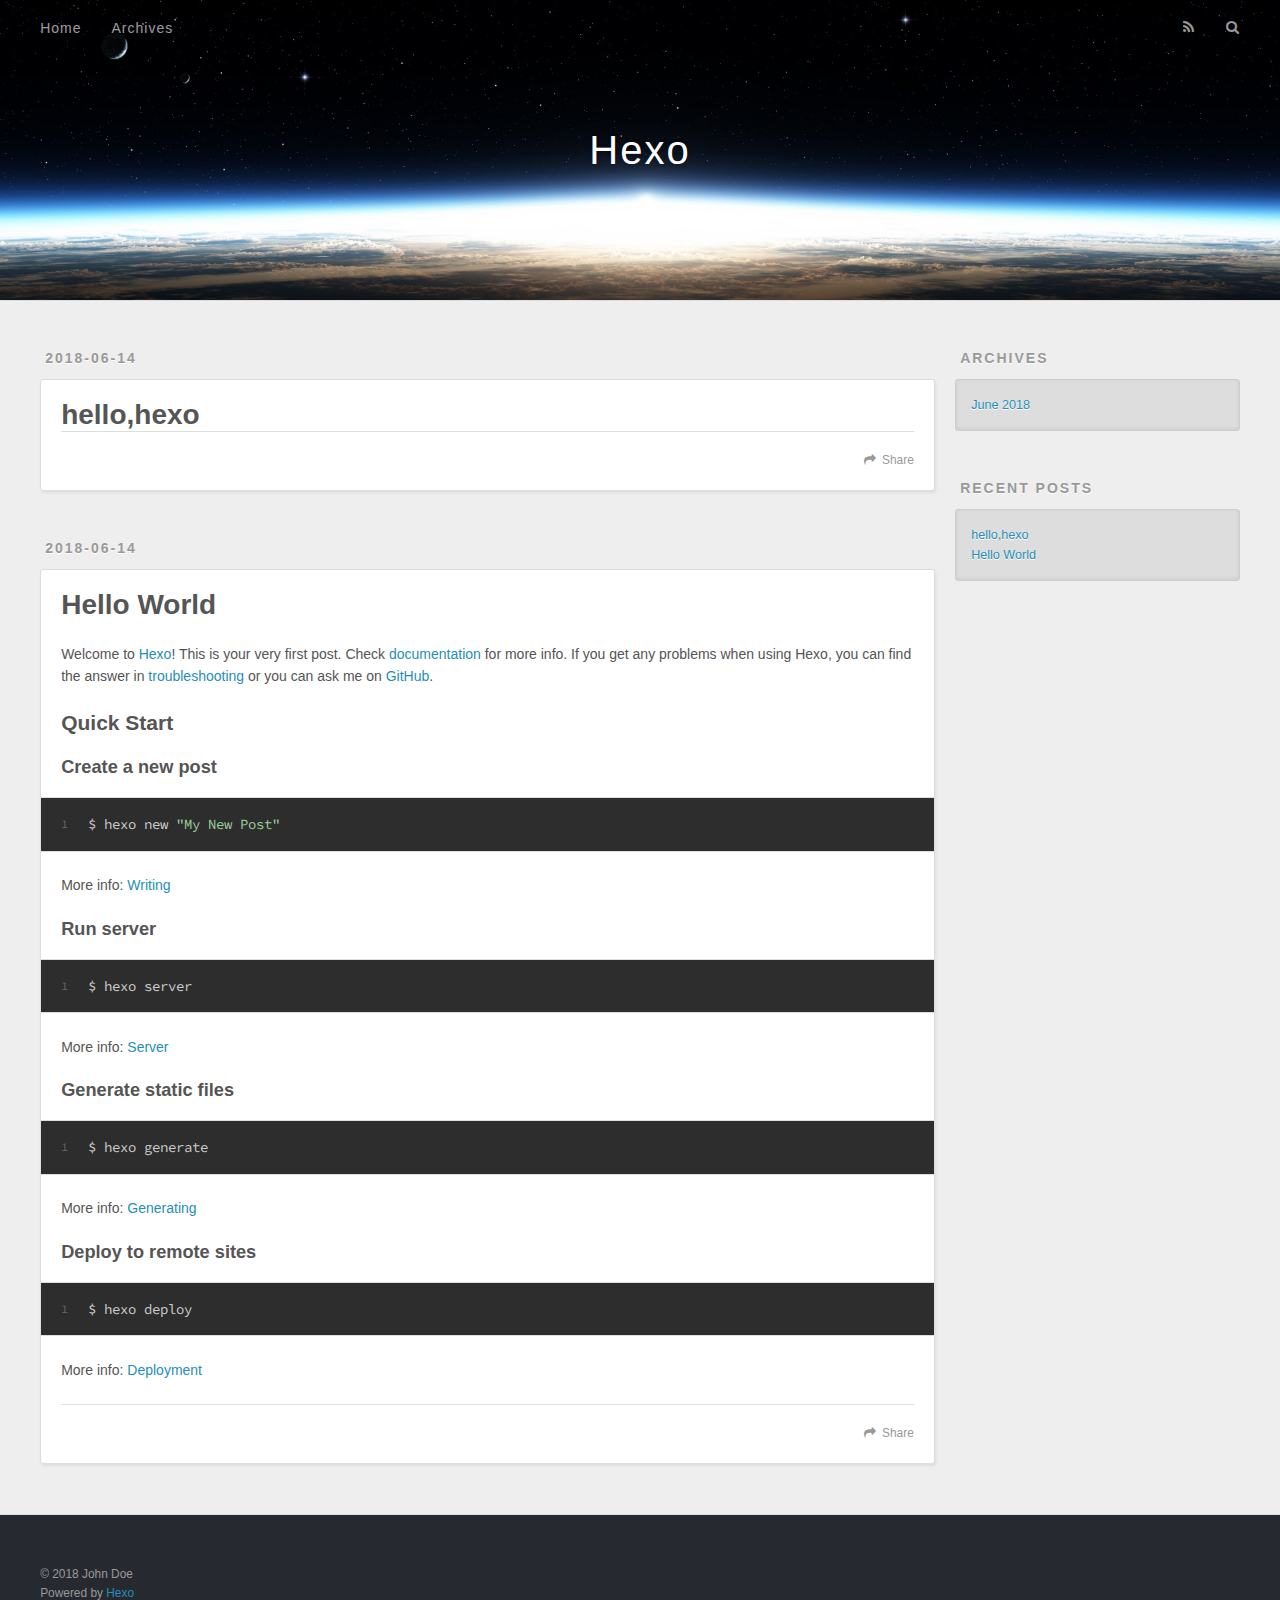
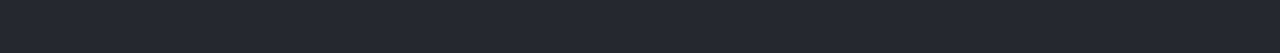
==== index.html @ f81c60d2 "Site updated: 2018-06-14 16:53:23" ====
<!DOCTYPE html>
<html>
<head>
  <meta charset="utf-8">
  

  
  <title>Hexo</title>
  <meta name="viewport" content="width=device-width, initial-scale=1, maximum-scale=1">
  <meta property="og:type" content="website">
<meta property="og:title" content="Hexo">
<meta property="og:url" content="http://yoursite.com/index.html">
<meta property="og:site_name" content="Hexo">
<meta property="og:locale" content="default">
<meta name="twitter:card" content="summary">
<meta name="twitter:title" content="Hexo">
  
    <link rel="alternate" href="/atom.xml" title="Hexo" type="application/atom+xml">
  
  
    <link rel="icon" href="/favicon.png">
  
  
    <link href="//fonts.googleapis.com/css?family=Source+Code+Pro" rel="stylesheet" type="text/css">
  
  <link rel="stylesheet" href="/css/style.css">
</head>

<body>
  <div id="container">
    <div id="wrap">
      <header id="header">
  <div id="banner"></div>
  <div id="header-outer" class="outer">
    <div id="header-title" class="inner">
      <h1 id="logo-wrap">
        <a href="/" id="logo">Hexo</a>
      </h1>
      
    </div>
    <div id="header-inner" class="inner">
      <nav id="main-nav">
        <a id="main-nav-toggle" class="nav-icon"></a>
        
          <a class="main-nav-link" href="/">Home</a>
        
          <a class="main-nav-link" href="/archives">Archives</a>
        
      </nav>
      <nav id="sub-nav">
        
          <a id="nav-rss-link" class="nav-icon" href="/atom.xml" title="RSS Feed"></a>
        
        <a id="nav-search-btn" class="nav-icon" title="Search"></a>
      </nav>
      <div id="search-form-wrap">
        <form action="//google.com/search" method="get" accept-charset="UTF-8" class="search-form"><input type="search" name="q" class="search-form-input" placeholder="Search"><button type="submit" class="search-form-submit">&#xF002;</button><input type="hidden" name="sitesearch" value="http://yoursite.com"></form>
      </div>
    </div>
  </div>
</header>
      <div class="outer">
        <section id="main">
  
    <article id="post-hello-hexo" class="article article-type-post" itemscope itemprop="blogPost">
  <div class="article-meta">
    <a href="/2018/06/14/hello-hexo/" class="article-date">
  <time datetime="2018-06-14T08:49:37.000Z" itemprop="datePublished">2018-06-14</time>
</a>
    
  </div>
  <div class="article-inner">
    
    
      <header class="article-header">
        
  
    <h1 itemprop="name">
      <a class="article-title" href="/2018/06/14/hello-hexo/">hello,hexo</a>
    </h1>
  

      </header>
    
    <div class="article-entry" itemprop="articleBody">
      
        
      
    </div>
    <footer class="article-footer">
      <a data-url="http://yoursite.com/2018/06/14/hello-hexo/" data-id="cjieb4a430000csigzsb6dx04" class="article-share-link">Share</a>
      
      
    </footer>
  </div>
  
</article>


  
    <article id="post-hello-world" class="article article-type-post" itemscope itemprop="blogPost">
  <div class="article-meta">
    <a href="/2018/06/14/hello-world/" class="article-date">
  <time datetime="2018-06-14T08:07:04.316Z" itemprop="datePublished">2018-06-14</time>
</a>
    
  </div>
  <div class="article-inner">
    
    
      <header class="article-header">
        
  
    <h1 itemprop="name">
      <a class="article-title" href="/2018/06/14/hello-world/">Hello World</a>
    </h1>
  

      </header>
    
    <div class="article-entry" itemprop="articleBody">
      
        <p>Welcome to <a href="https://hexo.io/" target="_blank" rel="noopener">Hexo</a>! This is your very first post. Check <a href="https://hexo.io/docs/" target="_blank" rel="noopener">documentation</a> for more info. If you get any problems when using Hexo, you can find the answer in <a href="https://hexo.io/docs/troubleshooting.html" target="_blank" rel="noopener">troubleshooting</a> or you can ask me on <a href="https://github.com/hexojs/hexo/issues" target="_blank" rel="noopener">GitHub</a>.</p>
<h2 id="Quick-Start"><a href="#Quick-Start" class="headerlink" title="Quick Start"></a>Quick Start</h2><h3 id="Create-a-new-post"><a href="#Create-a-new-post" class="headerlink" title="Create a new post"></a>Create a new post</h3><figure class="highlight bash"><table><tr><td class="gutter"><pre><span class="line">1</span><br></pre></td><td class="code"><pre><span class="line">$ hexo new <span class="string">"My New Post"</span></span><br></pre></td></tr></table></figure>
<p>More info: <a href="https://hexo.io/docs/writing.html" target="_blank" rel="noopener">Writing</a></p>
<h3 id="Run-server"><a href="#Run-server" class="headerlink" title="Run server"></a>Run server</h3><figure class="highlight bash"><table><tr><td class="gutter"><pre><span class="line">1</span><br></pre></td><td class="code"><pre><span class="line">$ hexo server</span><br></pre></td></tr></table></figure>
<p>More info: <a href="https://hexo.io/docs/server.html" target="_blank" rel="noopener">Server</a></p>
<h3 id="Generate-static-files"><a href="#Generate-static-files" class="headerlink" title="Generate static files"></a>Generate static files</h3><figure class="highlight bash"><table><tr><td class="gutter"><pre><span class="line">1</span><br></pre></td><td class="code"><pre><span class="line">$ hexo generate</span><br></pre></td></tr></table></figure>
<p>More info: <a href="https://hexo.io/docs/generating.html" target="_blank" rel="noopener">Generating</a></p>
<h3 id="Deploy-to-remote-sites"><a href="#Deploy-to-remote-sites" class="headerlink" title="Deploy to remote sites"></a>Deploy to remote sites</h3><figure class="highlight bash"><table><tr><td class="gutter"><pre><span class="line">1</span><br></pre></td><td class="code"><pre><span class="line">$ hexo deploy</span><br></pre></td></tr></table></figure>
<p>More info: <a href="https://hexo.io/docs/deployment.html" target="_blank" rel="noopener">Deployment</a></p>

      
    </div>
    <footer class="article-footer">
      <a data-url="http://yoursite.com/2018/06/14/hello-world/" data-id="cjieb4a4k0001csigx4dxbrng" class="article-share-link">Share</a>
      
      
    </footer>
  </div>
  
</article>


  


</section>
        
          <aside id="sidebar">
  
    

  
    

  
    
  
    
  <div class="widget-wrap">
    <h3 class="widget-title">Archives</h3>
    <div class="widget">
      <ul class="archive-list"><li class="archive-list-item"><a class="archive-list-link" href="/archives/2018/06/">June 2018</a></li></ul>
    </div>
  </div>


  
    
  <div class="widget-wrap">
    <h3 class="widget-title">Recent Posts</h3>
    <div class="widget">
      <ul>
        
          <li>
            <a href="/2018/06/14/hello-hexo/">hello,hexo</a>
          </li>
        
          <li>
            <a href="/2018/06/14/hello-world/">Hello World</a>
          </li>
        
      </ul>
    </div>
  </div>

  
</aside>
        
      </div>
      <footer id="footer">
  
  <div class="outer">
    <div id="footer-info" class="inner">
      &copy; 2018 John Doe<br>
      Powered by <a href="http://hexo.io/" target="_blank">Hexo</a>
    </div>
  </div>
</footer>
    </div>
    <nav id="mobile-nav">
  
    <a href="/" class="mobile-nav-link">Home</a>
  
    <a href="/archives" class="mobile-nav-link">Archives</a>
  
</nav>
    

<script src="//ajax.googleapis.com/ajax/libs/jquery/2.0.3/jquery.min.js"></script>


  <link rel="stylesheet" href="/fancybox/jquery.fancybox.css">
  <script src="/fancybox/jquery.fancybox.pack.js"></script>


<script src="/js/script.js"></script>



  </div>
</body>
</html>
---- css/style.css ----
body {
  width: 100%;
}
body:before,
body:after {
  content: "";
  display: table;
}
body:after {
  clear: both;
}
html,
body,
div,
span,
applet,
object,
iframe,
h1,
h2,
h3,
h4,
h5,
h6,
p,
blockquote,
pre,
a,
abbr,
acronym,
address,
big,
cite,
code,
del,
dfn,
em,
img,
ins,
kbd,
q,
s,
samp,
small,
strike,
strong,
sub,
sup,
tt,
var,
dl,
dt,
dd,
ol,
ul,
li,
fieldset,
form,
label,
legend,
table,
caption,
tbody,
tfoot,
thead,
tr,
th,
td {
  margin: 0;
  padding: 0;
  border: 0;
  outline: 0;
  font-weight: inherit;
  font-style: inherit;
  font-family: inherit;
  font-size: 100%;
  vertical-align: baseline;
}
body {
  line-height: 1;
  color: #000;
  background: #fff;
}
ol,
ul {
  list-style: none;
}
table {
  border-collapse: separate;
  border-spacing: 0;
  vertical-align: middle;
}
caption,
th,
td {
  text-align: left;
  font-weight: normal;
  vertical-align: middle;
}
a img {
  border: none;
}
input,
button {
  margin: 0;
  padding: 0;
}
input::-moz-focus-inner,
button::-moz-focus-inner {
  border: 0;
  padding: 0;
}
@font-face {
  font-family: FontAwesome;
  font-style: normal;
  font-weight: normal;
  src: url("fonts/fontawesome-webfont.eot?v=#4.0.3");
  src: url("fonts/fontawesome-webfont.eot?#iefix&v=#4.0.3") format("embedded-opentype"), url("fonts/fontawesome-webfont.woff?v=#4.0.3") format("woff"), url("fonts/fontawesome-webfont.ttf?v=#4.0.3") format("truetype"), url("fonts/fontawesome-webfont.svg#fontawesomeregular?v=#4.0.3") format("svg");
}
html,
body,
#container {
  height: 100%;
}
body {
  background: #eee;
  font: 14px -apple-system, BlinkMacSystemFont, "Segoe UI", "Roboto", "Oxygen", "Ubuntu", "Cantarell", "Fira Sans", "Droid Sans", "Helvetica Neue", sans-serif;
  -webkit-text-size-adjust: 100%;
}
.outer {
  max-width: 1220px;
  margin: 0 auto;
  padding: 0 20px;
}
.outer:before,
.outer:after {
  content: "";
  display: table;
}
.outer:after {
  clear: both;
}
.inner {
  display: inline;
  float: left;
  width: 98.33333333333333%;
  margin: 0 0.833333333333333%;
}
.left,
.alignleft {
  float: left;
}
.right,
.alignright {
  float: right;
}
.clear {
  clear: both;
}
#container {
  position: relative;
}
.mobile-nav-on {
  overflow: hidden;
}
#wrap {
  height: 100%;
  width: 100%;
  position: absolute;
  top: 0;
  left: 0;
  -webkit-transition: 0.2s ease-out;
  -moz-transition: 0.2s ease-out;
  -ms-transition: 0.2s ease-out;
  transition: 0.2s ease-out;
  z-index: 1;
  background: #eee;
}
.mobile-nav-on #wrap {
  left: 280px;
}
@media screen and (min-width: 768px) {
  #main {
    display: inline;
    float: left;
    width: 73.33333333333333%;
    margin: 0 0.833333333333333%;
  }
}
.article-date,
.article-category-link,
.archive-year,
.widget-title {
  text-decoration: none;
  text-transform: uppercase;
  letter-spacing: 2px;
  color: #999;
  margin-bottom: 1em;
  margin-left: 5px;
  line-height: 1em;
  text-shadow: 0 1px #fff;
  font-weight: bold;
}
.article-inner,
.archive-article-inner {
  background: #fff;
  -webkit-box-shadow: 1px 2px 3px #ddd;
  box-shadow: 1px 2px 3px #ddd;
  border: 1px solid #ddd;
  border-radius: 3px;
}
.article-entry h1,
.widget h1 {
  font-size: 2em;
}
.article-entry h2,
.widget h2 {
  font-size: 1.5em;
}
.article-entry h3,
.widget h3 {
  font-size: 1.3em;
}
.article-entry h4,
.widget h4 {
  font-size: 1.2em;
}
.article-entry h5,
.widget h5 {
  font-size: 1em;
}
.article-entry h6,
.widget h6 {
  font-size: 1em;
  color: #999;
}
.article-entry hr,
.widget hr {
  border: 1px dashed #ddd;
}
.article-entry strong,
.widget strong {
  font-weight: bold;
}
.article-entry em,
.widget em,
.article-entry cite,
.widget cite {
  font-style: italic;
}
.article-entry sup,
.widget sup,
.article-entry sub,
.widget sub {
  font-size: 0.75em;
  line-height: 0;
  position: relative;
  vertical-align: baseline;
}
.article-entry sup,
.widget sup {
  top: -0.5em;
}
.article-entry sub,
.widget sub {
  bottom: -0.2em;
}
.article-entry small,
.widget small {
  font-size: 0.85em;
}
.article-entry acronym,
.widget acronym,
.article-entry abbr,
.widget abbr {
  border-bottom: 1px dotted;
}
.article-entry ul,
.widget ul,
.article-entry ol,
.widget ol,
.article-entry dl,
.widget dl {
  margin: 0 20px;
  line-height: 1.6em;
}
.article-entry ul ul,
.widget ul ul,
.article-entry ol ul,
.widget ol ul,
.article-entry ul ol,
.widget ul ol,
.article-entry ol ol,
.widget ol ol {
  margin-top: 0;
  margin-bottom: 0;
}
.article-entry ul,
.widget ul {
  list-style: disc;
}
.article-entry ol,
.widget ol {
  list-style: decimal;
}
.article-entry dt,
.widget dt {
  font-weight: bold;
}
#header {
  height: 300px;
  position: relative;
  border-bottom: 1px solid #ddd;
}
#header:before,
#header:after {
  content: "";
  position: absolute;
  left: 0;
  right: 0;
  height: 40px;
}
#header:before {
  top: 0;
  background: -webkit-linear-gradient(rgba(0,0,0,0.2), transparent);
  background: -moz-linear-gradient(rgba(0,0,0,0.2), transparent);
  background: -ms-linear-gradient(rgba(0,0,0,0.2), transparent);
  background: linear-gradient(rgba(0,0,0,0.2), transparent);
}
#header:after {
  bottom: 0;
  background: -webkit-linear-gradient(transparent, rgba(0,0,0,0.2));
  background: -moz-linear-gradient(transparent, rgba(0,0,0,0.2));
  background: -ms-linear-gradient(transparent, rgba(0,0,0,0.2));
  background: linear-gradient(transparent, rgba(0,0,0,0.2));
}
#header-outer {
  height: 100%;
  position: relative;
}
#header-inner {
  position: relative;
  overflow: hidden;
}
#banner {
  position: absolute;
  top: 0;
  left: 0;
  width: 100%;
  height: 100%;
  background: url("images/banner.jpg") center #000;
  -webkit-background-size: cover;
  -moz-background-size: cover;
  background-size: cover;
  z-index: -1;
}
#header-title {
  text-align: center;
  height: 40px;
  position: absolute;
  top: 50%;
  left: 0;
  margin-top: -20px;
}
#logo,
#subtitle {
  text-decoration: none;
  color: #fff;
  font-weight: 300;
  text-shadow: 0 1px 4px rgba(0,0,0,0.3);
}
#logo {
  font-size: 40px;
  line-height: 40px;
  letter-spacing: 2px;
}
#subtitle {
  font-size: 16px;
  line-height: 16px;
  letter-spacing: 1px;
}
#subtitle-wrap {
  margin-top: 16px;
}
#main-nav {
  float: left;
  margin-left: -15px;
}
.nav-icon,
.main-nav-link {
  float: left;
  color: #fff;
  opacity: 0.6;
  text-decoration: none;
  text-shadow: 0 1px rgba(0,0,0,0.2);
  -webkit-transition: opacity 0.2s;
  -moz-transition: opacity 0.2s;
  -ms-transition: opacity 0.2s;
  transition: opacity 0.2s;
  display: block;
  padding: 20px 15px;
}
.nav-icon:hover,
.main-nav-link:hover {
  opacity: 1;
}
.nav-icon {
  font-family: FontAwesome;
  text-align: center;
  font-size: 14px;
  width: 14px;
  height: 14px;
  padding: 20px 15px;
  position: relative;
  cursor: pointer;
}
.main-nav-link {
  font-weight: 300;
  letter-spacing: 1px;
}
@media screen and (max-width: 479px) {
  .main-nav-link {
    display: none;
  }
}
#main-nav-toggle {
  display: none;
}
#main-nav-toggle:before {
  content: "\f0c9";
}
@media screen and (max-width: 479px) {
  #main-nav-toggle {
    display: block;
  }
}
#sub-nav {
  float: right;
  margin-right: -15px;
}
#nav-rss-link:before {
  content: "\f09e";
}
#nav-search-btn:before {
  content: "\f002";
}
#search-form-wrap {
  position: absolute;
  top: 15px;
  width: 150px;
  height: 30px;
  right: -150px;
  opacity: 0;
  -webkit-transition: 0.2s ease-out;
  -moz-transition: 0.2s ease-out;
  -ms-transition: 0.2s ease-out;
  transition: 0.2s ease-out;
}
#search-form-wrap.on {
  opacity: 1;
  right: 0;
}
@media screen and (max-width: 479px) {
  #search-form-wrap {
    width: 100%;
    right: -100%;
  }
}
.search-form {
  position: absolute;
  top: 0;
  left: 0;
  right: 0;
  background: #fff;
  padding: 5px 15px;
  border-radius: 15px;
  -webkit-box-shadow: 0 0 10px rgba(0,0,0,0.3);
  box-shadow: 0 0 10px rgba(0,0,0,0.3);
}
.search-form-input {
  border: none;
  background: none;
  color: #555;
  width: 100%;
  font: 13px -apple-system, BlinkMacSystemFont, "Segoe UI", "Roboto", "Oxygen", "Ubuntu", "Cantarell", "Fira Sans", "Droid Sans", "Helvetica Neue", sans-serif;
  outline: none;
}
.search-form-input::-webkit-search-results-decoration,
.search-form-input::-webkit-search-cancel-button {
  -webkit-appearance: none;
}
.search-form-submit {
  position: absolute;
  top: 50%;
  right: 10px;
  margin-top: -7px;
  font: 13px FontAwesome;
  border: none;
  background: none;
  color: #bbb;
  cursor: pointer;
}
.search-form-submit:hover,
.search-form-submit:focus {
  color: #777;
}
.article {
  margin: 50px 0;
}
.article-inner {
  overflow: hidden;
}
.article-meta:before,
.article-meta:after {
  content: "";
  display: table;
}
.article-meta:after {
  clear: both;
}
.article-date {
  float: left;
}
.article-category {
  float: left;
  line-height: 1em;
  color: #ccc;
  text-shadow: 0 1px #fff;
  margin-left: 8px;
}
.article-category:before {
  content: "\2022";
}
.article-category-link {
  margin: 0 12px 1em;
}
.article-header {
  padding: 20px 20px 0;
}
.article-title {
  text-decoration: none;
  font-size: 2em;
  font-weight: bold;
  color: #555;
  line-height: 1.1em;
  -webkit-transition: color 0.2s;
  -moz-transition: color 0.2s;
  -ms-transition: color 0.2s;
  transition: color 0.2s;
}
a.article-title:hover {
  color: #258fb8;
}
.article-entry {
  color: #555;
  padding: 0 20px;
}
.article-entry:before,
.article-entry:after {
  content: "";
  display: table;
}
.article-entry:after {
  clear: both;
}
.article-entry p,
.article-entry table {
  line-height: 1.6em;
  margin: 1.6em 0;
}
.article-entry h1,
.article-entry h2,
.article-entry h3,
.article-entry h4,
.article-entry h5,
.article-entry h6 {
  font-weight: bold;
}
.article-entry h1,
.article-entry h2,
.article-entry h3,
.article-entry h4,
.article-entry h5,
.article-entry h6 {
  line-height: 1.1em;
  margin: 1.1em 0;
}
.article-entry a {
  color: #258fb8;
  text-decoration: none;
}
.article-entry a:hover {
  text-decoration: underline;
}
.article-entry ul,
.article-entry ol,
.article-entry dl {
  margin-top: 1.6em;
  margin-bottom: 1.6em;
}
.article-entry img,
.article-entry video {
  max-width: 100%;
  height: auto;
  display: block;
  margin: auto;
}
.article-entry iframe {
  border: none;
}
.article-entry table {
  width: 100%;
  border-collapse: collapse;
  border-spacing: 0;
}
.article-entry th {
  font-weight: bold;
  border-bottom: 3px solid #ddd;
  padding-bottom: 0.5em;
}
.article-entry td {
  border-bottom: 1px solid #ddd;
  padding: 10px 0;
}
.article-entry blockquote {
  font-family: Georgia, "Times New Roman", serif;
  font-size: 1.4em;
  margin: 1.6em 20px;
  text-align: center;
}
.article-entry blockquote footer {
  font-size: 14px;
  margin: 1.6em 0;
  font-family: -apple-system, BlinkMacSystemFont, "Segoe UI", "Roboto", "Oxygen", "Ubuntu", "Cantarell", "Fira Sans", "Droid Sans", "Helvetica Neue", sans-serif;
}
.article-entry blockquote footer cite:before {
  content: "—";
  padding: 0 0.5em;
}
.article-entry .pullquote {
  text-align: left;
  width: 45%;
  margin: 0;
}
.article-entry .pullquote.left {
  margin-left: 0.5em;
  margin-right: 1em;
}
.article-entry .pullquote.right {
  margin-right: 0.5em;
  margin-left: 1em;
}
.article-entry .caption {
  color: #999;
  display: block;
  font-size: 0.9em;
  margin-top: 0.5em;
  position: relative;
  text-align: center;
}
.article-entry .video-container {
  position: relative;
  padding-top: 56.25%;
  height: 0;
  overflow: hidden;
}
.article-entry .video-container iframe,
.article-entry .video-container object,
.article-entry .video-container embed {
  position: absolute;
  top: 0;
  left: 0;
  width: 100%;
  height: 100%;
  margin-top: 0;
}
.article-more-link a {
  display: inline-block;
  line-height: 1em;
  padding: 6px 15px;
  border-radius: 15px;
  background: #eee;
  color: #999;
  text-shadow: 0 1px #fff;
  text-decoration: none;
}
.article-more-link a:hover {
  background: #258fb8;
  color: #fff;
  text-decoration: none;
  text-shadow: 0 1px #1e7293;
}
.article-footer {
  font-size: 0.85em;
  line-height: 1.6em;
  border-top: 1px solid #ddd;
  padding-top: 1.6em;
  margin: 0 20px 20px;
}
.article-footer:before,
.article-footer:after {
  content: "";
  display: table;
}
.article-footer:after {
  clear: both;
}
.article-footer a {
  color: #999;
  text-decoration: none;
}
.article-footer a:hover {
  color: #555;
}
.article-tag-list-item {
  float: left;
  margin-right: 10px;
}
.article-tag-list-link:before {
  content: "#";
}
.article-comment-link {
  float: right;
}
.article-comment-link:before {
  content: "\f075";
  font-family: FontAwesome;
  padding-right: 8px;
}
.article-share-link {
  cursor: pointer;
  float: right;
  margin-left: 20px;
}
.article-share-link:before {
  content: "\f064";
  font-family: FontAwesome;
  padding-right: 6px;
}
#article-nav {
  position: relative;
}
#article-nav:before,
#article-nav:after {
  content: "";
  display: table;
}
#article-nav:after {
  clear: both;
}
@media screen and (min-width: 768px) {
  #article-nav {
    margin: 50px 0;
  }
  #article-nav:before {
    width: 8px;
    height: 8px;
    position: absolute;
    top: 50%;
    left: 50%;
    margin-top: -4px;
    margin-left: -4px;
    content: "";
    border-radius: 50%;
    background: #ddd;
    -webkit-box-shadow: 0 1px 2px #fff;
    box-shadow: 0 1px 2px #fff;
  }
}
.article-nav-link-wrap {
  text-decoration: none;
  text-shadow: 0 1px #fff;
  color: #999;
  -webkit-box-sizing: border-box;
  -moz-box-sizing: border-box;
  box-sizing: border-box;
  margin-top: 50px;
  text-align: center;
  display: block;
}
.article-nav-link-wrap:hover {
  color: #555;
}
@media screen and (min-width: 768px) {
  .article-nav-link-wrap {
    width: 50%;
    margin-top: 0;
  }
}
@media screen and (min-width: 768px) {
  #article-nav-newer {
    float: left;
    text-align: right;
    padding-right: 20px;
  }
}
@media screen and (min-width: 768px) {
  #article-nav-older {
    float: right;
    text-align: left;
    padding-left: 20px;
  }
}
.article-nav-caption {
  text-transform: uppercase;
  letter-spacing: 2px;
  color: #ddd;
  line-height: 1em;
  font-weight: bold;
}
#article-nav-newer .article-nav-caption {
  margin-right: -2px;
}
.article-nav-title {
  font-size: 0.85em;
  line-height: 1.6em;
  margin-top: 0.5em;
}
.article-share-box {
  position: absolute;
  display: none;
  background: #fff;
  -webkit-box-shadow: 1px 2px 10px rgba(0,0,0,0.2);
  box-shadow: 1px 2px 10px rgba(0,0,0,0.2);
  border-radius: 3px;
  margin-left: -145px;
  overflow: hidden;
  z-index: 1;
}
.article-share-box.on {
  display: block;
}
.article-share-input {
  width: 100%;
  background: none;
  -webkit-box-sizing: border-box;
  -moz-box-sizing: border-box;
  box-sizing: border-box;
  font: 14px -apple-system, BlinkMacSystemFont, "Segoe UI", "Roboto", "Oxygen", "Ubuntu", "Cantarell", "Fira Sans", "Droid Sans", "Helvetica Neue", sans-serif;
  padding: 0 15px;
  color: #555;
  outline: none;
  border: 1px solid #ddd;
  border-radius: 3px 3px 0 0;
  height: 36px;
  line-height: 36px;
}
.article-share-links {
  background: #eee;
}
.article-share-links:before,
.article-share-links:after {
  content: "";
  display: table;
}
.article-share-links:after {
  clear: both;
}
.article-share-twitter,
.article-share-facebook,
.article-share-pinterest,
.article-share-google {
  width: 50px;
  height: 36px;
  display: block;
  float: left;
  position: relative;
  color: #999;
  text-shadow: 0 1px #fff;
}
.article-share-twitter:before,
.article-share-facebook:before,
.article-share-pinterest:before,
.article-share-google:before {
  font-size: 20px;
  font-family: FontAwesome;
  width: 20px;
  height: 20px;
  position: absolute;
  top: 50%;
  left: 50%;
  margin-top: -10px;
  margin-left: -10px;
  text-align: center;
}
.article-share-twitter:hover,
.article-share-facebook:hover,
.article-share-pinterest:hover,
.article-share-google:hover {
  color: #fff;
}
.article-share-twitter:before {
  content: "\f099";
}
.article-share-twitter:hover {
  background: #00aced;
  text-shadow: 0 1px #008abe;
}
.article-share-facebook:before {
  content: "\f09a";
}
.article-share-facebook:hover {
  background: #3b5998;
  text-shadow: 0 1px #2f477a;
}
.article-share-pinterest:before {
  content: "\f0d2";
}
.article-share-pinterest:hover {
  background: #cb2027;
  text-shadow: 0 1px #a21a1f;
}
.article-share-google:before {
  content: "\f0d5";
}
.article-share-google:hover {
  background: #dd4b39;
  text-shadow: 0 1px #be3221;
}
.article-gallery {
  background: #000;
  position: relative;
}
.article-gallery-photos {
  position: relative;
  overflow: hidden;
}
.article-gallery-img {
  display: none;
  max-width: 100%;
}
.article-gallery-img:first-child {
  display: block;
}
.article-gallery-img.loaded {
  position: absolute;
  display: block;
}
.article-gallery-img img {
  display: block;
  max-width: 100%;
  margin: 0 auto;
}
#comments {
  background: #fff;
  -webkit-box-shadow: 1px 2px 3px #ddd;
  box-shadow: 1px 2px 3px #ddd;
  padding: 20px;
  border: 1px solid #ddd;
  border-radius: 3px;
  margin: 50px 0;
}
#comments a {
  color: #258fb8;
}
.archives-wrap {
  margin: 50px 0;
}
.archives:before,
.archives:after {
  content: "";
  display: table;
}
.archives:after {
  clear: both;
}
.archive-year-wrap {
  margin-bottom: 1em;
}
.archives {
  -webkit-column-gap: 10px;
  -moz-column-gap: 10px;
  column-gap: 10px;
}
@media screen and (min-width: 480px) and (max-width: 767px) {
  .archives {
    -webkit-column-count: 2;
    -moz-column-count: 2;
    column-count: 2;
  }
}
@media screen and (min-width: 768px) {
  .archives {
    -webkit-column-count: 3;
    -moz-column-count: 3;
    column-count: 3;
  }
}
.archive-article {
  -webkit-column-break-inside: avoid;
  page-break-inside: avoid;
  overflow: hidden;
  break-inside: avoid-column;
}
.archive-article-inner {
  padding: 10px;
  margin-bottom: 15px;
}
.archive-article-title {
  text-decoration: none;
  font-weight: bold;
  color: #555;
  -webkit-transition: color 0.2s;
  -moz-transition: color 0.2s;
  -ms-transition: color 0.2s;
  transition: color 0.2s;
  line-height: 1.6em;
}
.archive-article-title:hover {
  color: #258fb8;
}
.archive-article-footer {
  margin-top: 1em;
}
.archive-article-date {
  color: #999;
  text-decoration: none;
  font-size: 0.85em;
  line-height: 1em;
  margin-bottom: 0.5em;
  display: block;
}
#page-nav {
  margin: 50px auto;
  background: #fff;
  -webkit-box-shadow: 1px 2px 3px #ddd;
  box-shadow: 1px 2px 3px #ddd;
  border: 1px solid #ddd;
  border-radius: 3px;
  text-align: center;
  color: #999;
  overflow: hidden;
}
#page-nav:before,
#page-nav:after {
  content: "";
  display: table;
}
#page-nav:after {
  clear: both;
}
#page-nav a,
#page-nav span {
  padding: 10px 20px;
  line-height: 1;
  height: 2ex;
}
#page-nav a {
  color: #999;
  text-decoration: none;
}
#page-nav a:hover {
  background: #999;
  color: #fff;
}
#page-nav .prev {
  float: left;
}
#page-nav .next {
  float: right;
}
#page-nav .page-number {
  display: inline-block;
}
@media screen and (max-width: 479px) {
  #page-nav .page-number {
    display: none;
  }
}
#page-nav .current {
  color: #555;
  font-weight: bold;
}
#page-nav .space {
  color: #ddd;
}
#footer {
  background: #262a30;
  padding: 50px 0;
  border-top: 1px solid #ddd;
  color: #999;
}
#footer a {
  color: #258fb8;
  text-decoration: none;
}
#footer a:hover {
  text-decoration: underline;
}
#footer-info {
  line-height: 1.6em;
  font-size: 0.85em;
}
.article-entry pre,
.article-entry .highlight {
  background: #2d2d2d;
  margin: 0 -20px;
  padding: 15px 20px;
  border-style: solid;
  border-color: #ddd;
  border-width: 1px 0;
  overflow: auto;
  color: #ccc;
  line-height: 22.400000000000002px;
}
.article-entry .highlight .gutter pre,
.article-entry .gist .gist-file .gist-data .line-numbers {
  color: #666;
  font-size: 0.85em;
}
.article-entry pre,
.article-entry code {
  font-family: "Source Code Pro", Consolas, Monaco, Menlo, Consolas, monospace;
}
.article-entry code {
  background: #eee;
  text-shadow: 0 1px #fff;
  padding: 0 0.3em;
}
.article-entry pre code {
  background: none;
  text-shadow: none;
  padding: 0;
}
.article-entry .highlight pre {
  border: none;
  margin: 0;
  padding: 0;
}
.article-entry .highlight table {
  margin: 0;
  width: auto;
}
.article-entry .highlight td {
  border: none;
  padding: 0;
}
.article-entry .highlight figcaption {
  font-size: 0.85em;
  color: #999;
  line-height: 1em;
  margin-bottom: 1em;
}
.article-entry .highlight figcaption:before,
.article-entry .highlight figcaption:after {
  content: "";
  display: table;
}
.article-entry .highlight figcaption:after {
  clear: both;
}
.article-entry .highlight figcaption a {
  float: right;
}
.article-entry .highlight .gutter pre {
  text-align: right;
  padding-right: 20px;
}
.article-entry .highlight .line {
  height: 22.400000000000002px;
}
.article-entry .highlight .line.marked {
  background: #515151;
}
.article-entry .gist {
  margin: 0 -20px;
  border-style: solid;
  border-color: #ddd;
  border-width: 1px 0;
  background: #2d2d2d;
  padding: 15px 20px 15px 0;
}
.article-entry .gist .gist-file {
  border: none;
  font-family: "Source Code Pro", Consolas, Monaco, Menlo, Consolas, monospace;
  margin: 0;
}
.article-entry .gist .gist-file .gist-data {
  background: none;
  border: none;
}
.article-entry .gist .gist-file .gist-data .line-numbers {
  background: none;
  border: none;
  padding: 0 20px 0 0;
}
.article-entry .gist .gist-file .gist-data .line-data {
  padding: 0 !important;
}
.article-entry .gist .gist-file .highlight {
  margin: 0;
  padding: 0;
  border: none;
}
.article-entry .gist .gist-file .gist-meta {
  background: #2d2d2d;
  color: #999;
  font: 0.85em -apple-system, BlinkMacSystemFont, "Segoe UI", "Roboto", "Oxygen", "Ubuntu", "Cantarell", "Fira Sans", "Droid Sans", "Helvetica Neue", sans-serif;
  text-shadow: 0 0;
  padding: 0;
  margin-top: 1em;
  margin-left: 20px;
}
.article-entry .gist .gist-file .gist-meta a {
  color: #258fb8;
  font-weight: normal;
}
.article-entry .gist .gist-file .gist-meta a:hover {
  text-decoration: underline;
}
pre .comment,
pre .title {
  color: #999;
}
pre .variable,
pre .attribute,
pre .tag,
pre .regexp,
pre .ruby .constant,
pre .xml .tag .title,
pre .xml .pi,
pre .xml .doctype,
pre .html .doctype,
pre .css .id,
pre .css .class,
pre .css .pseudo {
  color: #f2777a;
}
pre .number,
pre .preprocessor,
pre .built_in,
pre .literal,
pre .params,
pre .constant {
  color: #f99157;
}
pre .class,
pre .ruby .class .title,
pre .css .rules .attribute {
  color: #9c9;
}
pre .string,
pre .value,
pre .inheritance,
pre .header,
pre .ruby .symbol,
pre .xml .cdata {
  color: #9c9;
}
pre .css .hexcolor {
  color: #6cc;
}
pre .function,
pre .python .decorator,
pre .python .title,
pre .ruby .function .title,
pre .ruby .title .keyword,
pre .perl .sub,
pre .javascript .title,
pre .coffeescript .title {
  color: #69c;
}
pre .keyword,
pre .javascript .function {
  color: #c9c;
}
@media screen and (max-width: 479px) {
  #mobile-nav {
    position: absolute;
    top: 0;
    left: 0;
    width: 280px;
    height: 100%;
    background: #191919;
    border-right: 1px solid #fff;
  }
}
@media screen and (max-width: 479px) {
  .mobile-nav-link {
    display: block;
    color: #999;
    text-decoration: none;
    padding: 15px 20px;
    font-weight: bold;
  }
  .mobile-nav-link:hover {
    color: #fff;
  }
}
@media screen and (min-width: 768px) {
  #sidebar {
    display: inline;
    float: left;
    width: 23.333333333333332%;
    margin: 0 0.833333333333333%;
  }
}
.widget-wrap {
  margin: 50px 0;
}
.widget {
  color: #777;
  text-shadow: 0 1px #fff;
  background: #ddd;
  -webkit-box-shadow: 0 -1px 4px #ccc inset;
  box-shadow: 0 -1px 4px #ccc inset;
  border: 1px solid #ccc;
  padding: 15px;
  border-radius: 3px;
}
.widget a {
  color: #258fb8;
  text-decoration: none;
}
.widget a:hover {
  text-decoration: underline;
}
.widget ul ul,
.widget ol ul,
.widget dl ul,
.widget ul ol,
.widget ol ol,
.widget dl ol,
.widget ul dl,
.widget ol dl,
.widget dl dl {
  margin-left: 15px;
  list-style: disc;
}
.widget {
  line-height: 1.6em;
  word-wrap: break-word;
  font-size: 0.9em;
}
.widget ul,
.widget ol {
  list-style: none;
  margin: 0;
}
.widget ul ul,
.widget ol ul,
.widget ul ol,
.widget ol ol {
  margin: 0 20px;
}
.widget ul ul,
.widget ol ul {
  list-style: disc;
}
.widget ul ol,
.widget ol ol {
  list-style: decimal;
}
.category-list-count,
.tag-list-count,
.archive-list-count {
  padding-left: 5px;
  color: #999;
  font-size: 0.85em;
}
.category-list-count:before,
.tag-list-count:before,
.archive-list-count:before {
  content: "(";
}
.category-list-count:after,
.tag-list-count:after,
.archive-list-count:after {
  content: ")";
}
.tagcloud a {
  margin-right: 5px;
  display: inline-block;
}
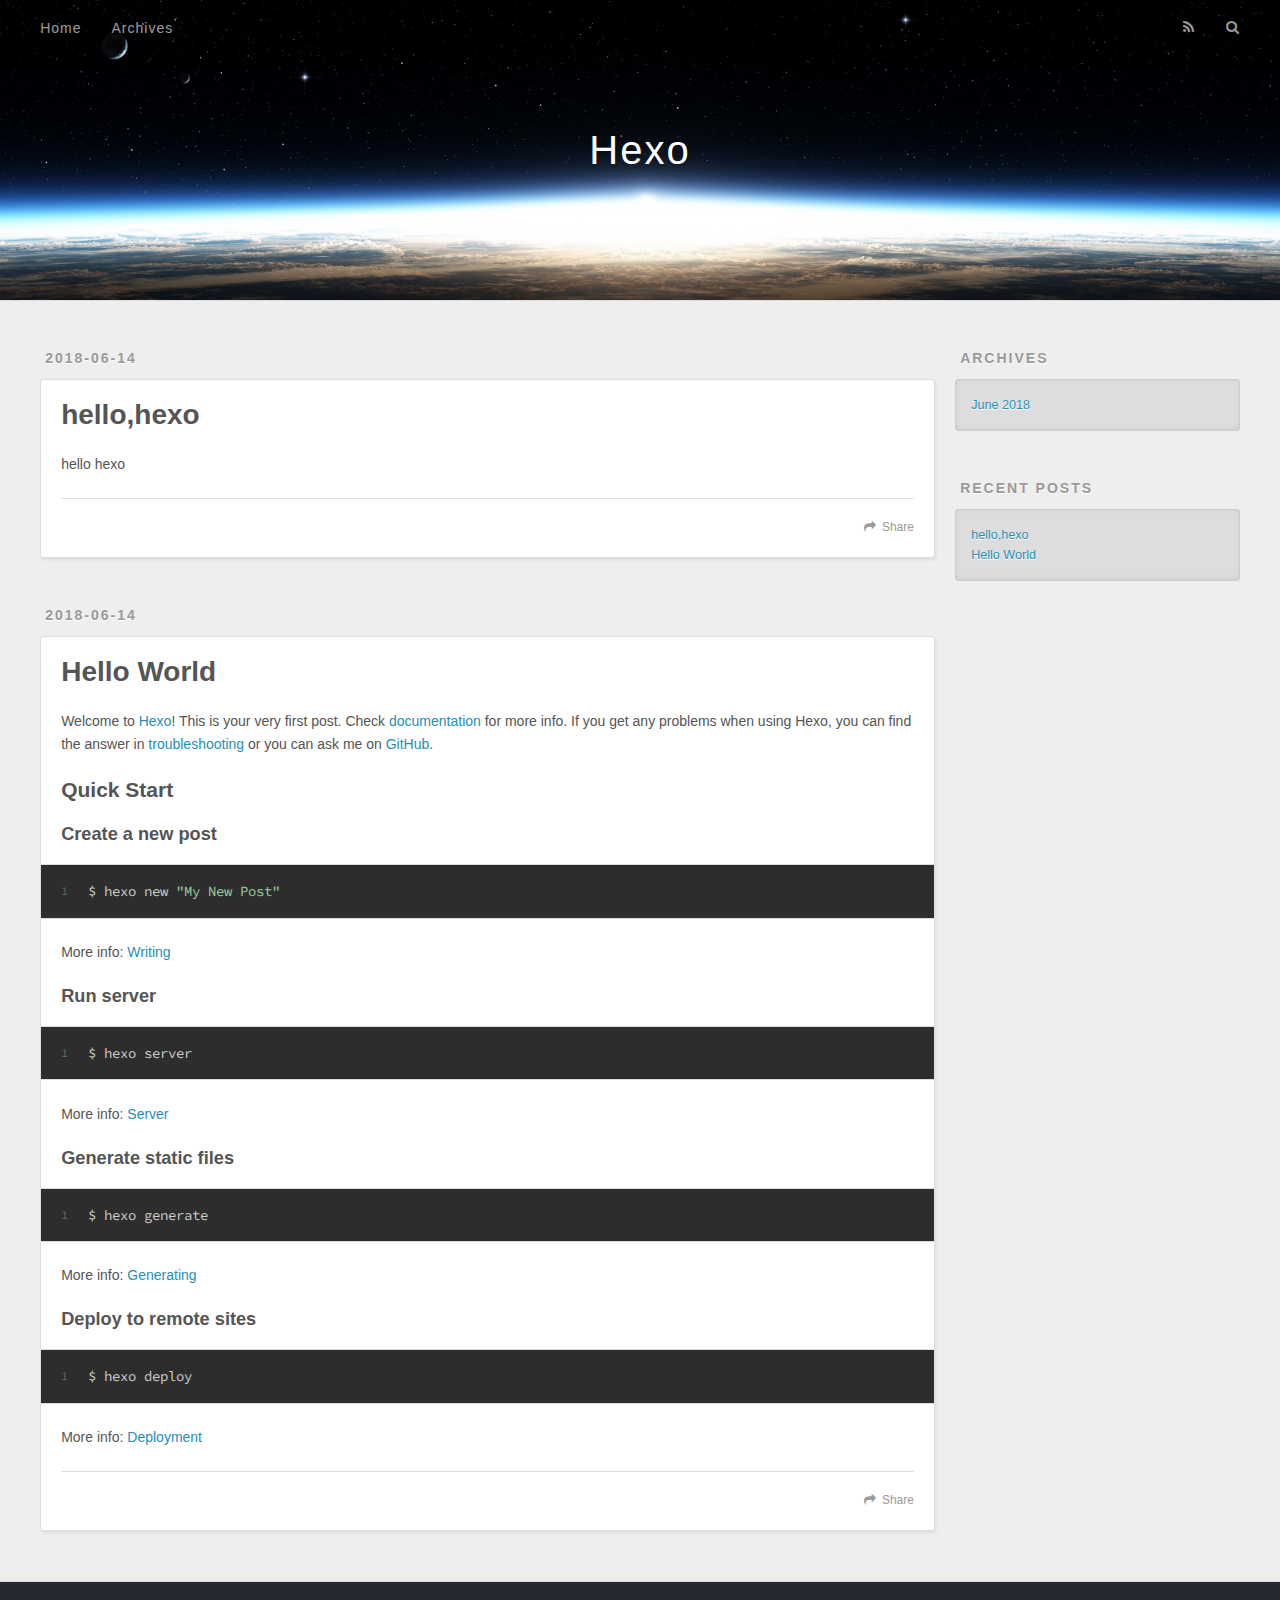
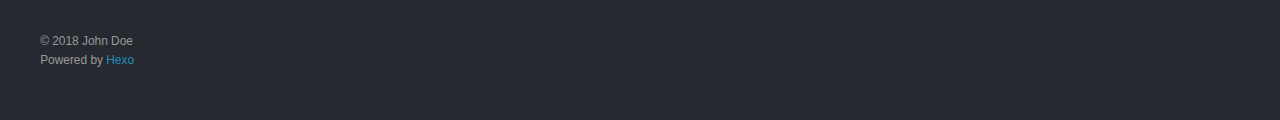
==== commit 6cf78422: "Site updated: 2018-06-14 16:59:12" ====
--- a/index.html
+++ b/index.html
@@ -84,7 +84,8 @@
     
     <div class="article-entry" itemprop="articleBody">
       
-        
+        <p>hello hexo</p>
+
       
     </div>
     <footer class="article-footer">
